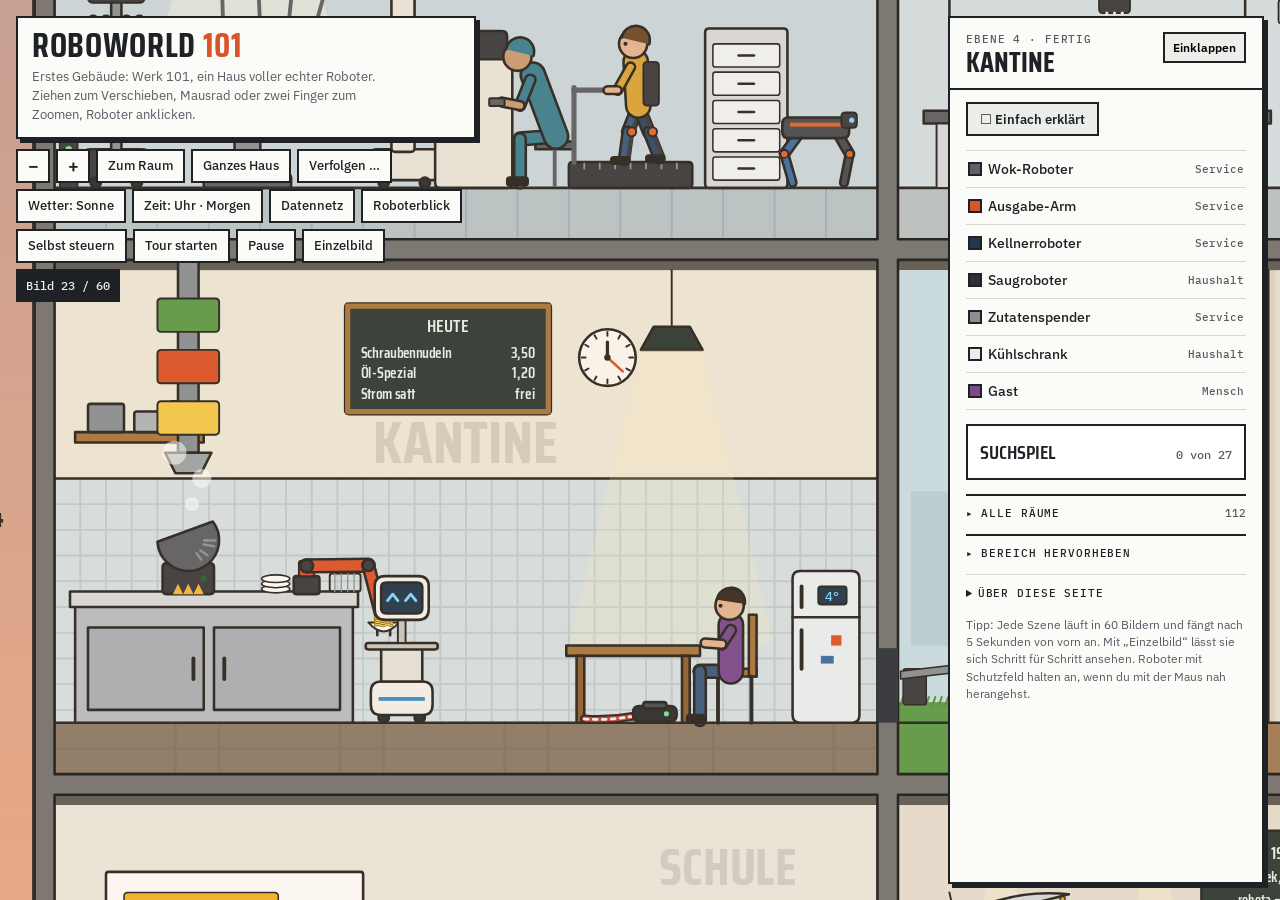
==== werk101/index.html @ f2b66240 "Robo-Nachricht 2026-11-16: Neuer Mond-Rover aus Ersatzteilen vom Mars Co-Authored-By: Claude Opus 5." ====
<!doctype html>
<html lang="de">
<head>
<meta charset="utf-8">
<meta name="viewport" content="width=device-width, initial-scale=1, viewport-fit=cover">
<meta name="description" content="RoboWorld 101: eine animierte Welt voller echter Roboter. Erstes Gebäude: Werk 101.">
<title>RoboWorld 101</title>
<link rel="icon" href="favicon.svg" type="image/svg+xml">
<link rel="icon" href="favicon.ico" sizes="any">
<link rel="apple-touch-icon" href="apple-touch-icon.png">
<meta name="theme-color" content="#d9542b">
<link rel="stylesheet" href="fonts/fonts.css?v=20261026e">
<style>
/* Layout: Vollbild-Leinwand mit dem Gebäudequerschnitt, schwebende Werkzeugleiste oben, Raum-Panel rechts (mobil: unten). Bewusst nur ein Look, weil die Zeichnung selbst die Farben vorgibt. */
:root {
  --ink: #1e2126;
  --ink-soft: #565c63;
  --panel: #fbfbf8;
  --line: #d5d7d2;
  --chip: #eceee9;
  --signal: #d9542b;
  --display: #23384d;
  --font-display: "Saira Condensed", "Arial Narrow", "Roboto Condensed", sans-serif;
  --font-body: "IBM Plex Sans", "Segoe UI", system-ui, sans-serif;
  --font-mono: "IBM Plex Mono", ui-monospace, "SFMono-Regular", Menlo, monospace;
  color-scheme: light;
}
html, body { height: 100%; }
body { background: #a9c3cb; color: var(--ink); font-family: var(--font-body); overflow: hidden; }
#stage { position: fixed; inset: 0; width: 100%; height: 100%; display: block; touch-action: none; cursor: grab; }
#stage.dragging { cursor: grabbing; }
#stage.over { cursor: pointer; }

.hud { position: fixed; left: 16px; top: calc(16px + env(safe-area-inset-top, 0px)); display: flex; flex-direction: column; gap: 10px; max-width: min(460px, calc(100% - 32px)); pointer-events: none; }
.hud > * { pointer-events: auto; }
.sign { background: var(--panel); border: 2px solid var(--ink); padding: 10px 14px 12px; box-shadow: 4px 4px 0 var(--ink); }
.sign h1 { margin: 0; font-family: var(--font-display); font-weight: 700; font-size: 34px; line-height: 1; letter-spacing: .02em; text-transform: uppercase; }
.sign h1 span { color: var(--signal); }
.sign p { margin: 6px 0 0; font-size: 13px; line-height: 1.45; color: var(--ink-soft); max-width: 44ch; }
.tools { display: flex; flex-wrap: wrap; gap: 6px; align-items: center; }
.tools button, .chips button { font: 500 13px/1 var(--font-body); color: var(--ink); background: var(--panel); border: 2px solid var(--ink); padding: 7px 10px; cursor: pointer; min-height: 34px; }
.tools button:hover, .chips button:hover { background: #fff; }
.tools button:focus-visible, .chips button:focus-visible, .list button:focus-visible, .panel-toggle:focus-visible { outline: 3px solid var(--signal); outline-offset: 2px; }
.tools .sq { width: 34px; padding: 0; font-size: 18px; font-weight: 600; }
.tools button[aria-pressed="true"] { background: var(--ink); color: var(--panel); }
.folge-menue { display: flex; flex-wrap: wrap; gap: 6px; width: 100%; pointer-events: auto; }
.folge-menue button { background: #f3efe4; }
.ticker { position: fixed; left: 16px; bottom: calc(16px + env(safe-area-inset-bottom, 0px)); width: min(360px, calc(100% - 32px)); display: flex; flex-direction: column; gap: 6px; z-index: 5; }
.ticker button { text-align: left; font: 12px/1.4 var(--font-mono); color: var(--ink); background: var(--panel); border: 2px solid var(--ink); box-shadow: 3px 3px 0 var(--ink); padding: 6px 9px; cursor: pointer; transition: opacity .6s; }
.av-d3 .ax-form { display: flex; gap: 6px; margin-top: 6px; }
.av-d3 .ax-form input { flex: 1; min-width: 0; font: 13px/1.3 var(--font-mono); padding: 6px 8px; border: 2px solid var(--ink); background: var(--panel); color: var(--ink); }
.av-d3 .ax-antwort p { margin: 8px 0 6px; font-size: 13px; line-height: 1.45; }
.av-d3 .ax-bsp { display: block; width: 100%; text-align: left; margin-top: 4px; font-size: 12px; }
.av-d3 .ax-knoepfe { display: flex; gap: 6px; }
.ticker .meldung { position: relative; transition: opacity .6s; }
.ticker .meldung > button:first-child { width: 100%; padding-right: 34px; }
.ticker .meldung.alt { opacity: .55; }
.ticker button.zu { position: absolute; top: 3px; right: 3px; width: 26px; height: 26px; padding: 0; text-align: center; font: 18px/1 var(--font-mono); background: none; border: none; box-shadow: none; color: var(--ink); }
.ticker button.zu:hover, .ticker button.zu:focus-visible { background: var(--ink); color: var(--panel); }
.frame { font-family: var(--font-mono); font-size: 12px; background: var(--ink); color: #f3f1ea; padding: 9px 10px; font-variant-numeric: tabular-nums; }

.panel { position: fixed; right: 16px; top: calc(16px + env(safe-area-inset-top, 0px)); bottom: calc(16px + env(safe-area-inset-bottom, 0px)); width: 312px; background: var(--panel); border: 2px solid var(--ink); box-shadow: 4px 4px 0 var(--ink); display: flex; flex-direction: column; min-height: 0; }
.panel-head { padding: 14px 16px 12px; border-bottom: 2px solid var(--ink); display: flex; justify-content: space-between; align-items: flex-start; gap: 8px; }
.eyebrow { font-family: var(--font-mono); font-size: 11px; letter-spacing: .08em; text-transform: uppercase; color: var(--ink-soft); }
.panel h2 { margin: 2px 0 0; font-family: var(--font-display); font-size: 28px; line-height: 1; text-transform: uppercase; }
.panel-toggle { display: inline-block; font: 600 12px var(--font-body); border: 2px solid var(--ink); background: var(--chip); padding: 6px 8px; cursor: pointer; }
.panel-body { overflow-y: auto; padding: 12px 16px 16px; display: flex; flex-direction: column; gap: 14px; min-height: 0; }
.progress { font-size: 12.5px; color: var(--ink-soft); }
.bar { height: 8px; border: 2px solid var(--ink); margin-top: 6px; background: repeating-linear-gradient(-45deg, #e7e2d3 0 6px, #d7d0bd 6px 12px); }
.bar i { display: block; height: 100%; width: 5.56%; background: var(--signal); }
.chips { display: flex; flex-wrap: wrap; gap: 6px; }
.fach { border-top: 2px solid var(--ink); padding-top: 10px; }
.fach summary { cursor: pointer; font-family: var(--font-mono); font-size: 11px; letter-spacing: .08em; text-transform: uppercase; color: var(--ink); display: flex; justify-content: space-between; gap: 8px; }
.fach summary:focus-visible { outline: 3px solid var(--signal); outline-offset: 2px; }
.fach summary::-webkit-details-marker { display: none; }
.fach summary span:first-child::before { content: '▸ '; }
.fach[open] summary span:first-child::before { content: '▾ '; }
.fach .zahl { color: var(--ink-soft); letter-spacing: 0; text-transform: none; }
.fach[open] summary { margin-bottom: 10px; }
.fach .suche { width: 100%; box-sizing: border-box; font: 13px var(--font-body); padding: 6px 8px; border: 2px solid var(--ink); background: #fff; color: var(--ink); margin-bottom: 10px; }
.fach .gruppe { font-family: var(--font-mono); font-size: 10.5px; letter-spacing: .06em; text-transform: uppercase; color: var(--ink-soft); width: 100%; margin: 6px 0 0; }
.fach .gruppe:first-child { margin-top: 0; }
.about .progress { margin: 0 0 10px; }
.about .bar { display: block; }
.chips button { padding: 5px 9px; min-height: 30px; font-size: 12.5px; background: var(--chip); }
.chips button[aria-pressed="true"] { background: var(--ink); color: var(--panel); }
.list { list-style: none; margin: 0; padding: 0; display: flex; flex-direction: column; border-top: 1px solid var(--line); }
.list li { border-bottom: 1px solid var(--line); }
.list button { width: 100%; display: grid; grid-template-columns: 10px 1fr auto; align-items: center; gap: 10px; text-align: left; font: 500 14px var(--font-body); color: var(--ink); background: none; border: 0; padding: 9px 2px; cursor: pointer; }
.list button:hover { background: var(--chip); }
.list button[aria-current="true"] { background: var(--ink); color: var(--panel); }
.list button[aria-current="true"] .tag { color: #c9cdd1; }
.list .dot { width: 10px; height: 10px; border: 2px solid currentColor; }
.list .tag { font-family: var(--font-mono); font-size: 11px; color: var(--ink-soft); }
.list li.dim button { opacity: .38; }
.card { border: 2px solid var(--ink); padding: 12px 14px 14px; background: #fff; }
.card[hidden] { display: none !important; }
.card h3 { margin: 0; font-family: var(--font-display); font-size: 24px; line-height: 1.05; text-transform: uppercase; }
.card .meta { display: flex; flex-wrap: wrap; gap: 6px; margin: 8px 0 10px; }
.card .meta span { font-family: var(--font-mono); font-size: 11px; background: var(--chip); padding: 3px 6px; }
.card p { margin: 0 0 8px; font-size: 13.5px; line-height: 1.5; }
.card .real { margin: 10px 0 0; padding-top: 8px; border-top: 1px dashed var(--line); font-size: 12.5px; line-height: 1.45; }
.card .real b { font-family: var(--font-mono); font-size: 11px; font-weight: 500; text-transform: uppercase; letter-spacing: .06em; color: var(--signal); }
.game { border: 2px solid var(--ink); background: #fff; padding: 10px 12px; }
.game summary { cursor: pointer; font-family: var(--font-display); font-size: 20px; text-transform: uppercase; display: flex; justify-content: space-between; align-items: baseline; gap: 8px; }
.game summary:focus-visible, .game .reset:focus-visible { outline: 3px solid var(--signal); outline-offset: 2px; }
.game .score { font-family: var(--font-mono); font-size: 12px; text-transform: none; color: var(--ink-soft); }
.game .tasks { margin: 10px 0 8px; padding-left: 20px; display: flex; flex-direction: column; gap: 6px; font-size: 13px; line-height: 1.35; }
.game .tasks li { display: flex; justify-content: space-between; gap: 10px; }
.game .tasks li b { font-family: var(--font-mono); font-weight: 500; font-size: 11.5px; color: var(--ink-soft); white-space: nowrap; }
.game .tasks li.ok span { text-decoration: line-through; color: var(--ink-soft); }
.game .tasks li.ok b { color: #2e7d32; }
.game .reset { font: 500 12px var(--font-body); border: 2px solid var(--ink); background: var(--chip); padding: 5px 9px; cursor: pointer; margin-top: 6px; }
.toast { position: fixed; left: 50%; bottom: calc(24px + env(safe-area-inset-bottom, 0px)); transform: translate(-50%, 20px); background: var(--ink); color: #f3f1ea; font: 500 14px var(--font-body); padding: 10px 16px; opacity: 0; pointer-events: none; transition: opacity .2s, transform .2s; max-width: calc(100% - 32px); z-index: 5; }
.toast.on { opacity: 1; transform: translate(-50%, 0); }
@media (prefers-reduced-motion: reduce) { .toast { transition: none; } }
.card .src { margin: 8px 0 0; font-size: 12px; }
.card .src a { color: var(--display); }
.card .note { color: var(--ink-soft); font-size: 12.5px; margin: 0; }
.about { border-top: 1px solid var(--line); padding-top: 10px; font-size: 12.5px; line-height: 1.5; color: var(--ink-soft); }
.about summary { cursor: pointer; font-family: var(--font-mono); font-size: 11px; letter-spacing: .08em; text-transform: uppercase; color: var(--ink); }
.about summary:focus-visible { outline: 3px solid var(--signal); outline-offset: 2px; }
.about p { margin: 8px 0 0; }
.about a { color: var(--display); }
.simple { align-self: flex-start; font: 600 13px var(--font-body); color: var(--ink); background: var(--chip); border: 2px solid var(--ink); padding: 6px 12px; cursor: pointer; min-height: 34px; }
.simple::before { content: "☐ "; }
.simple[aria-pressed="true"]::before { content: "☑ "; }
.simple:focus-visible { outline: 3px solid var(--signal); outline-offset: 2px; }
.tourbox { position: fixed; left: 16px; bottom: calc(16px + env(safe-area-inset-bottom, 0px)); width: min(420px, calc(100% - 32px)); background: var(--panel); border: 2px solid var(--ink); box-shadow: 4px 4px 0 var(--ink); padding: 12px 14px 14px; z-index: 6; }
.tourbox[hidden] { display: none !important; }
.tourbox .tour-step { font-family: var(--font-mono); font-size: 11px; letter-spacing: .08em; text-transform: uppercase; color: var(--ink-soft); }
.tourbox h2 { margin: 4px 0 6px; font-family: var(--font-display); font-size: 26px; line-height: 1; text-transform: uppercase; }
.tourbox p { margin: 0 0 10px; font-size: 14px; line-height: 1.5; }
.tour-nav { display: flex; gap: 6px; }
.tour-nav button { font: 500 13px var(--font-body); border: 2px solid var(--ink); background: var(--chip); padding: 6px 12px; cursor: pointer; min-height: 34px; }
.tour-nav .tb-next { background: var(--ink); color: var(--panel); }
.tour-nav button:disabled { opacity: .4; cursor: default; }
.tour-nav button:focus-visible { outline: 3px solid var(--signal); outline-offset: 2px; }
@media (max-width: 760px) { .tourbox { top: 120px; bottom: auto; } }
.hint { font-size: 12px; color: var(--ink-soft); line-height: 1.45; margin: 0; }

.panel.collapsed { bottom: auto; }
.panel.collapsed .panel-body { display: none; }
@media (max-width: 760px) {
  .sign h1 { font-size: 26px; }
  .sign p { display: none; }
  .panel { top: auto; left: 16px; right: 16px; width: auto; max-height: 46vh; }
  .panel.collapsed .panel-body { display: none; }
  .panel-toggle { display: inline-block; }
}
@media (min-width: 761px) and (max-width: 1080px) { .panel { width: 280px; } }
</style>
<style>[hidden]{display:none!important}html,body{margin:0}</style>
</head>
<body>


<canvas id="stage" aria-label="Animierter Querschnitt durch das Roboterhaus Werk 101" role="img"></canvas>

<div class="hud">
  <div class="sign">
    <h1>RoboWorld <span>101</span></h1>
    <p>Erstes Gebäude: Werk 101, ein Haus voller echter Roboter. Ziehen zum Verschieben, Mausrad oder zwei Finger zum Zoomen, Roboter anklicken.</p>
  </div>
  <div class="tools" role="toolbar" aria-label="Ansicht">
    <button class="sq" id="zoomOut" aria-label="Verkleinern">−</button>
    <button class="sq" id="zoomIn" aria-label="Vergrößern">+</button>
    <button id="goRoom">Zum Raum</button>
    <button id="goAll">Ganzes Haus</button>
    <button id="follow" aria-pressed="false">Verfolgen …</button>
    <button id="wetter">Wetter: Sonne</button>
    <button id="tageszeit" title="Tageszeit: nach Uhr oder fest">Zeit: Uhr</button>
    <button id="netz" aria-pressed="false">Datennetz</button>
    <button id="blick" aria-pressed="false" title="So ungefähr sieht ein Roboter: Kamera mit Erkennung oder Wärmebild">Roboterblick</button>
    <button id="avatarBtn" aria-pressed="false">Selbst steuern</button>
    <button id="play" aria-pressed="false">Pause</button>
    <button id="step">Einzelbild</button>
    <span class="frame" id="frame" aria-live="off">Bild 01 / 60</span>
  </div>
</div>

<div class="ticker" id="ticker" aria-live="polite"></div>
<aside class="panel" id="panel" aria-label="Raum und Roboter">
  <div class="panel-head">
    <div>
      <div class="eyebrow" id="roomLevel">Ebene 4 · fertig</div>
      <h2 id="roomName">Kantine</h2>
    </div>
    <button class="panel-toggle" id="panelToggle" aria-expanded="true">Einklappen</button>
  </div>
  <div class="panel-body">
    <button type="button" class="simple" id="simple" aria-pressed="false">Einfach erklärt</button>
    <ul class="list" id="list"></ul>
    <article class="card" id="card" hidden>
      <h3 id="cardName"></h3>
      <div class="meta" id="cardMeta"></div>
      <p id="cardFact"></p>
      <p class="note" id="cardNote"></p>
      <p class="real" id="cardReal" hidden></p>
      <p class="src" id="cardSrc" hidden></p>
    </article>
    <details class="fach" id="raeume">
      <summary><span>Alle Räume</span> <span class="zahl" id="raeumeZahl"></span></summary>
      <input type="search" class="suche" id="raumSuche" placeholder="Raum suchen, z. B. Hafen" aria-label="Raum suchen">
      <div class="chips" id="rooms"></div>
    </details>
    <details class="fach" id="bereiche">
      <summary><span>Bereich hervorheben</span> <span class="zahl" id="bereichAktiv"></span></summary>
      <div class="chips" id="chips"></div>
    </details>
    <details class="about">
      <summary>Über diese Seite</summary>
      <p class="progress"><span id="progressText"></span><span class="bar" aria-hidden="true"><i></i></span></p>
      <p>RoboWorld 101 ist ein Projekt von <a href="https://github.com/Thorlogy/RoboWorld101">Thorlogy</a>. Das erste Gebäude, Werk 101, zeigt echte Robotertypen in gezeichneten Szenen.</p>
      <p>Alle Zeichnungen sind eigene, vereinfachte Darstellungen. Firmen und Produkte stehen nur in den Fakten; die Seite ist mit keiner davon verbunden.</p>
      <p>Fast jede Karte nennt eine Quelle. Stand der Fakten: Oktober 2026. Einen Fehler gefunden? Gern als <a href="https://github.com/Thorlogy/RoboWorld101/issues">Hinweis auf GitHub</a>.</p>
      <p>Keine Cookies, kein Tracking. Die Seite liegt bei GitHub Pages und lädt sonst nichts von fremden Servern; Quellenlinks öffnen sich erst beim Anklicken. Den Stand des Suchspiels speichert nur dein Browser.</p>
      <p>Schriften: IBM Plex und Saira Condensed, SIL Open Font License, lokal eingebunden (<a href="fonts/OFL.txt">Lizenz</a>).</p>
    </details>
    <p class="hint" id="hint">Tipp: Jede Szene läuft in 60 Bildern und fängt nach 5 Sekunden von vorn an. Mit „Einzelbild“ lässt sie sich Schritt für Schritt ansehen. Roboter mit Schutzfeld halten an, wenn du mit der Maus nah herangehst.</p>
  </div>
</aside>

<script src="kit.js?v=20261026e"></script>
<script src="rooms/kantine.js?v=20261026e"></script>
<script src="rooms/fertigung.js?v=20261026e"></script>
<script src="rooms/lager.js?v=20261026e"></script>
<script src="rooms/kranken.js?v=20261026e"></script>
<script src="rooms/wohnen.js?v=20261026e"></script>
<script src="rooms/sport.js?v=20261026e"></script>
<script src="rooms/museum.js?v=20261026e"></script>
<script src="rooms/drohnen.js?v=20261026e"></script>
<script src="rooms/bergwerk.js?v=20261026e"></script>
<script src="rooms/satellit.js?v=20261026e"></script>
<script src="rooms/labor.js?v=20261026e"></script>
<script src="rooms/schule.js?v=20261026e"></script>
<script src="rooms/pruef.js?v=20261026e"></script>
<script src="rooms/garage.js?v=20261026e"></script>
<script src="rooms/eingang.js?v=20261026e"></script>
<script src="rooms/stall.js?v=20261026e"></script>
<script src="rooms/kat.js?v=20261026e"></script>
<script src="rooms/tiefsee.js?v=20261026e"></script>
<script src="rooms/mars.js?v=20261026e"></script>
<script src="rooms/apotheke.js?v=20261026e"></script>
<script src="rooms/supermarkt.js?v=20261026e"></script>
<script src="rooms/film.js?v=20261026e"></script>
<script src="rooms/recycling.js?v=20261026e"></script>
<script src="rooms/hafen.js?v=20261026e"></script>
<script src="rooms/lernen.js?v=20261026e"></script>
<script src="rooms/buecher.js?v=20261026e"></script>
<script src="rooms/baustelle.js?v=20261026e"></script>
<script src="rooms/aussen.js?v=20261026e"></script>
<script src="rooms/feld.js?v=20261026e"></script>
<script src="rooms/energie.js?v=20261026e"></script>
<script src="rooms/solar.js?v=20261026e"></script>
<script src="rooms/flughafen.js?v=20261026e"></script>
<script src="rooms/tief.js?v=20261026e"></script>
<script src="rooms/ubahn.js?v=20261026e"></script>
<script src="rooms/ubahn2.js?v=20261026e"></script>
<script src="rooms/vortrieb.js?v=20261026e"></script>
<script src="rooms/spielhalle.js?v=20261026e"></script>
<script src="rooms/denkspiele.js?v=20261026e"></script>
<script src="rooms/schulweg.js?v=20261026e"></script>
<script src="rooms/campus.js?v=20261026e"></script>
<script src="rooms/dunkel.js?v=20261026e"></script>
<script src="rooms/montage.js?v=20261026e"></script>
<script src="rooms/rechenzentrum.js?v=20261026e"></script>
<script src="rooms/haus104.js?v=20261026e"></script>
<script src="rooms/chipfabrik.js?v=20261026e"></script>
<script src="nachrichten.js?v=n20261116"></script>
<script src="rooms/sendeturm.js?v=20261026e"></script>
<script src="rooms/bibliothek.js?v=20261026e"></script>
<script src="rooms/bahn.js?v=20261026e"></script>
<script src="rooms/paket.js?v=20261026e"></script>
<script src="rooms/farm.js?v=20261026e"></script>
<script src="rooms/rechts.js?v=20261026e"></script>
<script src="rooms/extras.js?v=20261026e"></script>
<script src="rooms/seehafen.js?v=20261026e"></script>
<script src="rooms/meer.js?v=20261026e"></script>
<script src="rooms/graben.js?v=20261026e"></script>
<script src="rooms/arktis.js?v=20261026e"></script>
<script src="rooms/mine.js?v=20261026e"></script>
<script src="rooms/stausee.js?v=20261026e"></script>
<script src="rooms/gebirge.js?v=20261026e"></script>
<script src="rooms/wueste.js?v=20261026e"></script>
<script src="rooms/wasser.js?v=20261026e"></script>
<script src="rooms/uebergang.js?v=20261026e"></script>
<script src="rooms/mond.js?v=20261026e"></script>
<script src="kinder.js?v=20261026e"></script>
<script src="runners.js?v=20261026e"></script>
<script src="himmel.js?v=20261026e"></script>
<script src="welt.js?v=20261026e"></script>
<script src="avatar.js?v=20261026e"></script>
<script src="wander.js?v=20261026e"></script>
<script src="kreislauf.js?v=20261026e"></script>
<script src="stoerung.js?v=20261026e"></script>
<script src="meldungen.js?v=20261026e"></script>
<script src="engine.js?v=20261026e"></script>
<script src="netz.js?v=20261026e"></script>
<script src="blick.js?v=20261026e"></script>
<script src="game.js?v=20261026e"></script>
<script src="tour.js?v=20261026e"></script>
<script src="auskunft.js?v=20261026e"></script>

</body>
</html>
---- werk101/fonts/fonts.css ----
/* Schriften lokal, ohne Verbindung zu Google. Lizenz: OFL.txt */
@font-face { font-family: "IBM Plex Sans"; font-style: normal; font-weight: 400; font-display: swap; src: url("ibm-plex-sans-latin-400-normal.woff2") format("woff2"); }
@font-face { font-family: "IBM Plex Sans"; font-style: normal; font-weight: 500; font-display: swap; src: url("ibm-plex-sans-latin-500-normal.woff2") format("woff2"); }
@font-face { font-family: "IBM Plex Sans"; font-style: normal; font-weight: 600; font-display: swap; src: url("ibm-plex-sans-latin-600-normal.woff2") format("woff2"); }
@font-face { font-family: "IBM Plex Mono"; font-style: normal; font-weight: 500; font-display: swap; src: url("ibm-plex-mono-latin-500-normal.woff2") format("woff2"); }
@font-face { font-family: "Saira Condensed"; font-style: normal; font-weight: 600; font-display: swap; src: url("saira-condensed-latin-600-normal.woff2") format("woff2"); }
@font-face { font-family: "Saira Condensed"; font-style: normal; font-weight: 700; font-display: swap; src: url("saira-condensed-latin-700-normal.woff2") format("woff2"); }
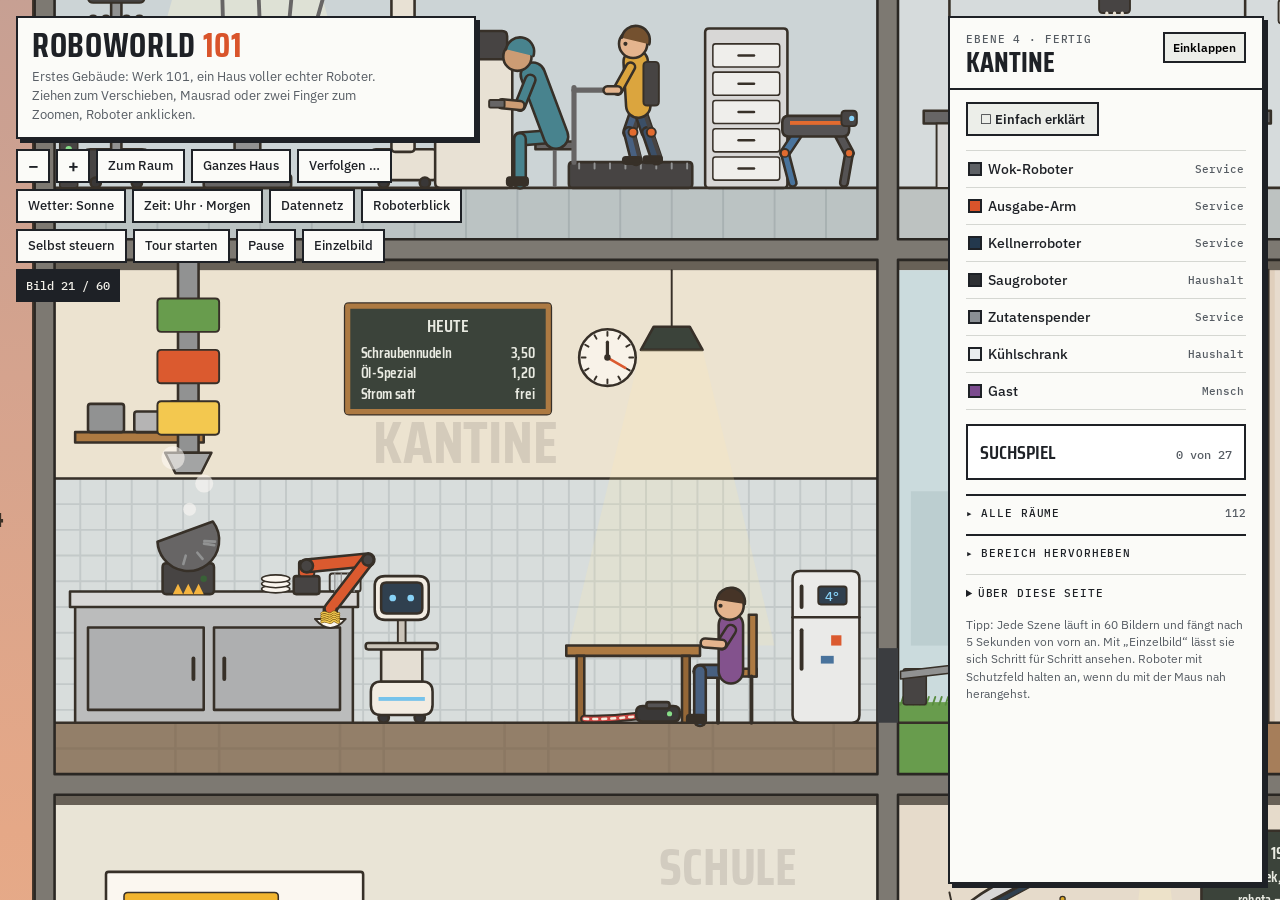
==== commit 60c8c2a9: "Robo-Nachricht 2026-11-18: Roboter-Labor hält Tiefsee-Mikroben am Leben Co-Authored-By: Claude Opus " ====
--- a/werk101/index.html
+++ b/werk101/index.html
@@ -267,7 +267,7 @@
 <script src="rooms/rechenzentrum.js?v=20261026e"></script>
 <script src="rooms/haus104.js?v=20261026e"></script>
 <script src="rooms/chipfabrik.js?v=20261026e"></script>
-<script src="nachrichten.js?v=n20261116"></script>
+<script src="nachrichten.js?v=n20261118"></script>
 <script src="rooms/sendeturm.js?v=20261026e"></script>
 <script src="rooms/bibliothek.js?v=20261026e"></script>
 <script src="rooms/bahn.js?v=20261026e"></script>
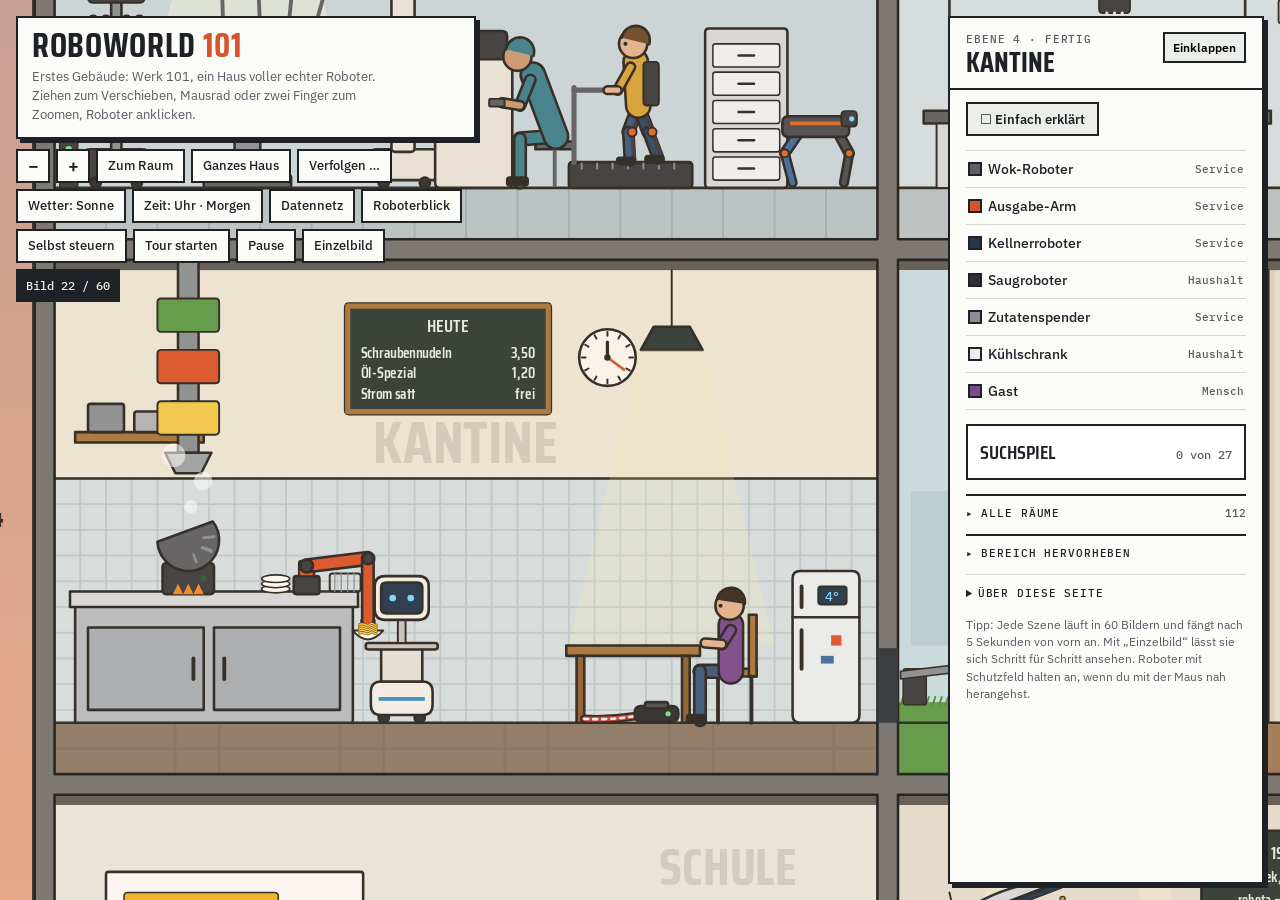
==== commit 04f1fefb: "Robo-Nachricht 2026-11-19: Weicher Roboter rennt nur mit Luft Offene Einträge 2026-10-30 bis 2026-11" ====
--- a/werk101/index.html
+++ b/werk101/index.html
@@ -267,7 +267,7 @@
 <script src="rooms/rechenzentrum.js?v=20261026e"></script>
 <script src="rooms/haus104.js?v=20261026e"></script>
 <script src="rooms/chipfabrik.js?v=20261026e"></script>
-<script src="nachrichten.js?v=n20261118"></script>
+<script src="nachrichten.js?v=n20261119"></script>
 <script src="rooms/sendeturm.js?v=20261026e"></script>
 <script src="rooms/bibliothek.js?v=20261026e"></script>
 <script src="rooms/bahn.js?v=20261026e"></script>
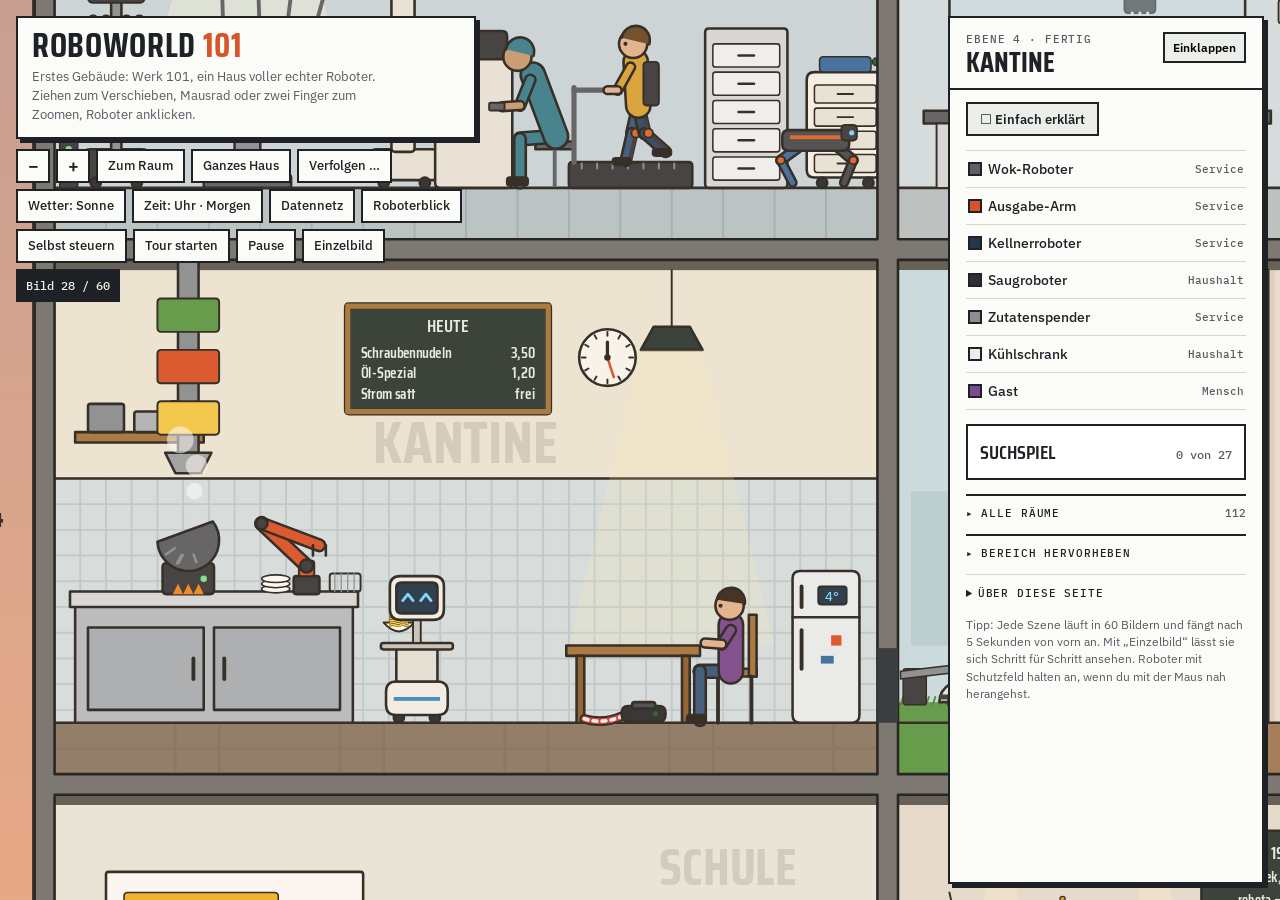
==== commit 0359aeb4: "Robo-Nachricht 2026-11-20: Winziger Flug-Roboter landet auf einer Sonnenblume Co-Authored-By: Claude" ====
--- a/werk101/index.html
+++ b/werk101/index.html
@@ -267,7 +267,7 @@
 <script src="rooms/rechenzentrum.js?v=20261026e"></script>
 <script src="rooms/haus104.js?v=20261026e"></script>
 <script src="rooms/chipfabrik.js?v=20261026e"></script>
-<script src="nachrichten.js?v=n20261119"></script>
+<script src="nachrichten.js?v=n20261120"></script>
 <script src="rooms/sendeturm.js?v=20261026e"></script>
 <script src="rooms/bibliothek.js?v=20261026e"></script>
 <script src="rooms/bahn.js?v=20261026e"></script>
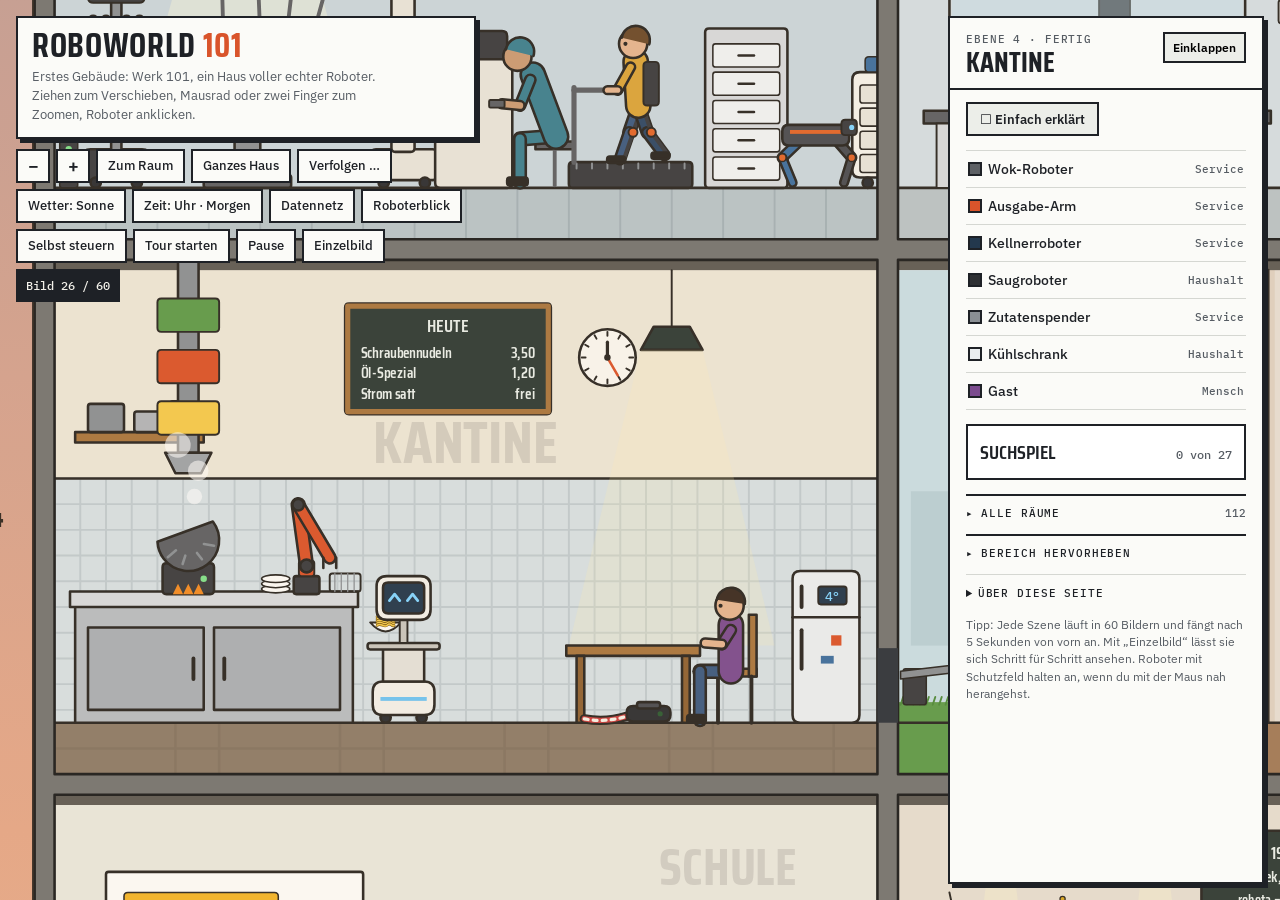
==== commit 586f65e2: "Robo-Nachricht 2026-11-21: Drohne macht sich schmal und schlüpft durch enge Lücken Co-Authored-By: C" ====
--- a/werk101/index.html
+++ b/werk101/index.html
@@ -267,7 +267,7 @@
 <script src="rooms/rechenzentrum.js?v=20261026e"></script>
 <script src="rooms/haus104.js?v=20261026e"></script>
 <script src="rooms/chipfabrik.js?v=20261026e"></script>
-<script src="nachrichten.js?v=n20261120"></script>
+<script src="nachrichten.js?v=n20261121"></script>
 <script src="rooms/sendeturm.js?v=20261026e"></script>
 <script src="rooms/bibliothek.js?v=20261026e"></script>
 <script src="rooms/bahn.js?v=20261026e"></script>
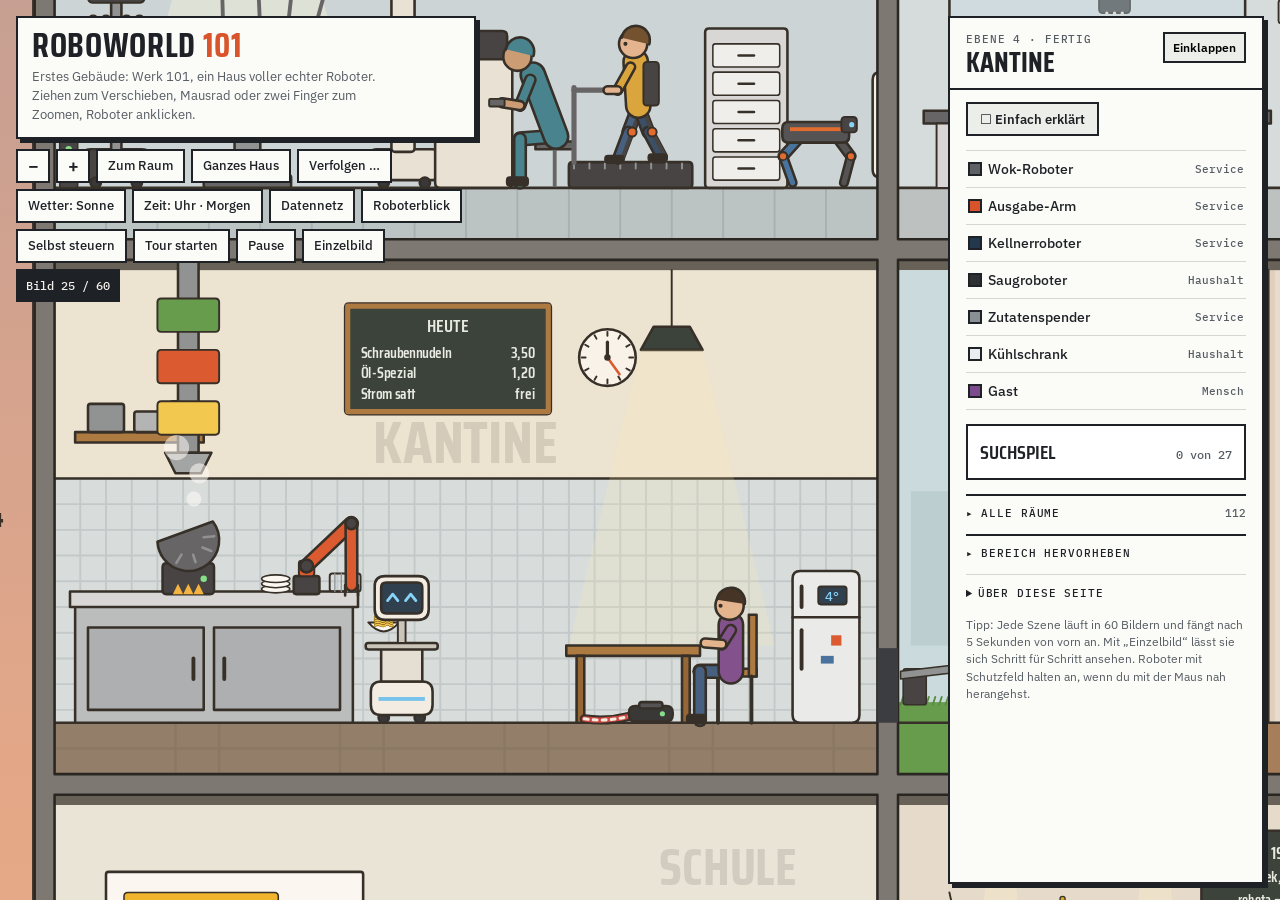
==== commit a6c5ab16: "Robo-Nachricht 2026-11-24: Künstliche Muskeln spielen Klavier Co-Authored-By: Claude Opus 5.5 <norep" ====
--- a/werk101/index.html
+++ b/werk101/index.html
@@ -267,7 +267,7 @@
 <script src="rooms/rechenzentrum.js?v=20261026e"></script>
 <script src="rooms/haus104.js?v=20261026e"></script>
 <script src="rooms/chipfabrik.js?v=20261026e"></script>
-<script src="nachrichten.js?v=n20261121"></script>
+<script src="nachrichten.js?v=n20261124"></script>
 <script src="rooms/sendeturm.js?v=20261026e"></script>
 <script src="rooms/bibliothek.js?v=20261026e"></script>
 <script src="rooms/bahn.js?v=20261026e"></script>
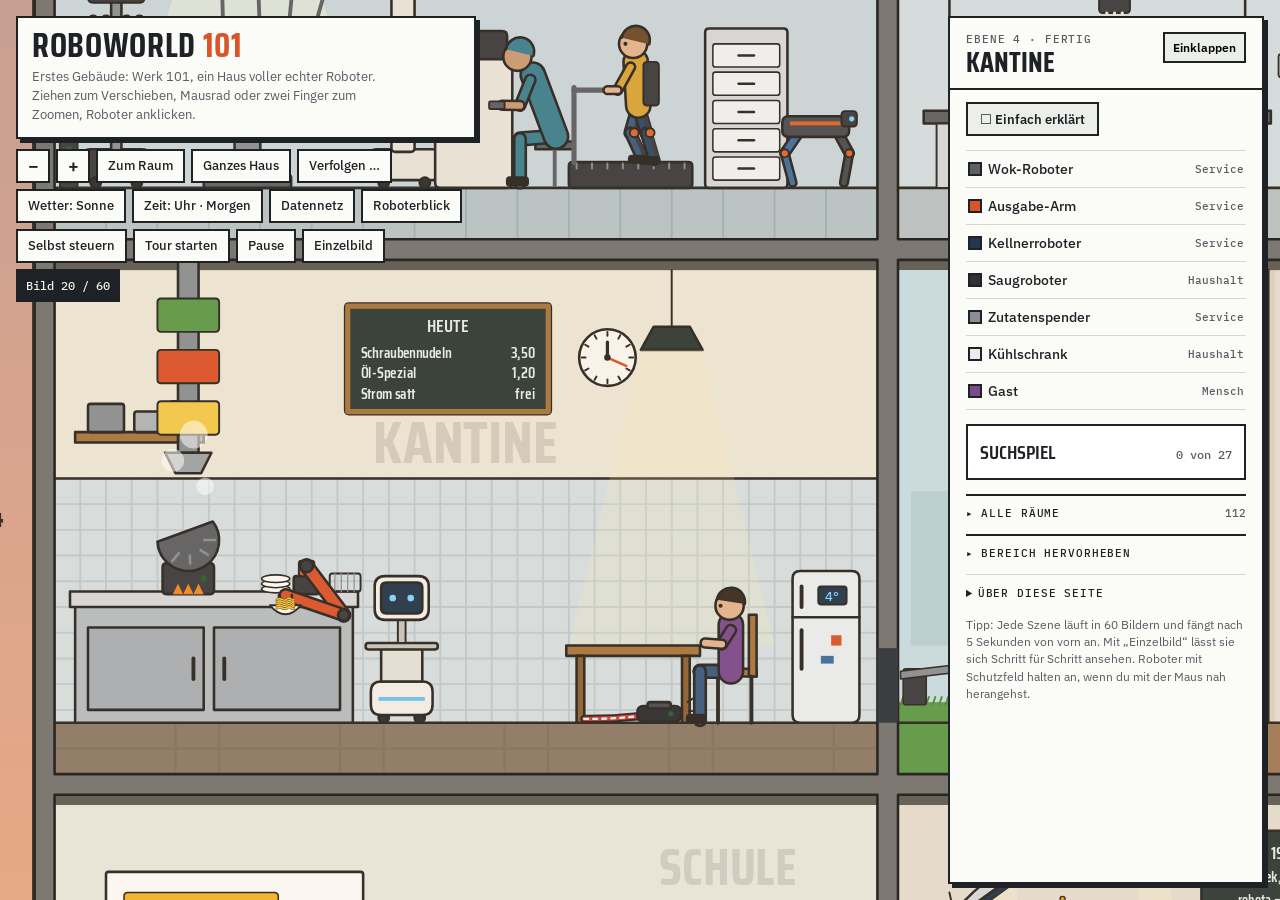
==== commit 358feeb6: "Robo-Nachricht 2026-11-25: Roboterarm merkt, wenn er etwas nicht kann Co-Authored-By: Claude Opus 5." ====
--- a/werk101/index.html
+++ b/werk101/index.html
@@ -267,7 +267,7 @@
 <script src="rooms/rechenzentrum.js?v=20261026e"></script>
 <script src="rooms/haus104.js?v=20261026e"></script>
 <script src="rooms/chipfabrik.js?v=20261026e"></script>
-<script src="nachrichten.js?v=n20261124"></script>
+<script src="nachrichten.js?v=n20261125"></script>
 <script src="rooms/sendeturm.js?v=20261026e"></script>
 <script src="rooms/bibliothek.js?v=20261026e"></script>
 <script src="rooms/bahn.js?v=20261026e"></script>
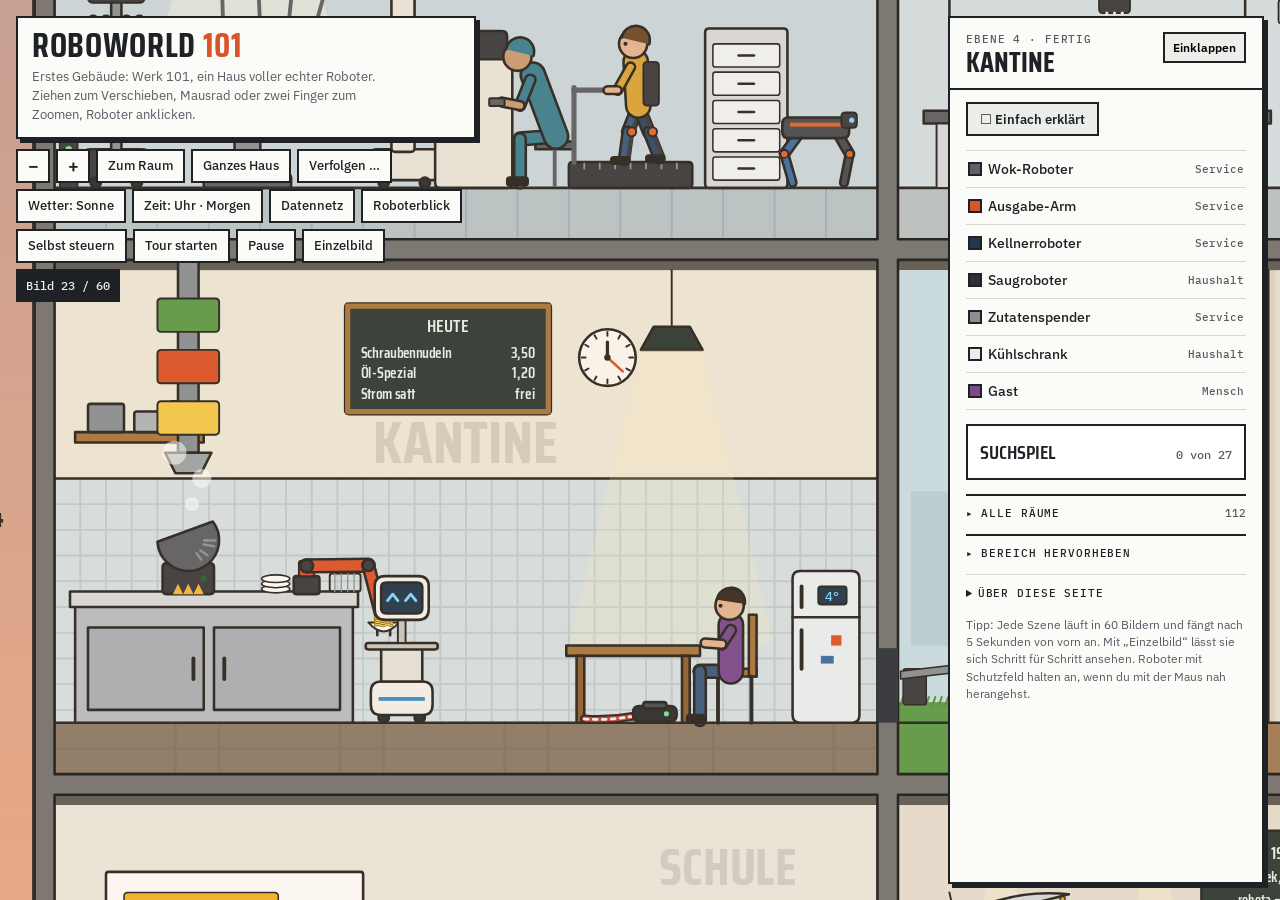
==== commit 347324cc: "Robo-Nachricht 2026-11-28: Roboterhand aus dem 3D-Drucker Co-Authored-By: Claude Opus 5.5 <noreply@a" ====
--- a/werk101/index.html
+++ b/werk101/index.html
@@ -267,7 +267,7 @@
 <script src="rooms/rechenzentrum.js?v=20261026e"></script>
 <script src="rooms/haus104.js?v=20261026e"></script>
 <script src="rooms/chipfabrik.js?v=20261026e"></script>
-<script src="nachrichten.js?v=n20261125"></script>
+<script src="nachrichten.js?v=n20261128"></script>
 <script src="rooms/sendeturm.js?v=20261026e"></script>
 <script src="rooms/bibliothek.js?v=20261026e"></script>
 <script src="rooms/bahn.js?v=20261026e"></script>
